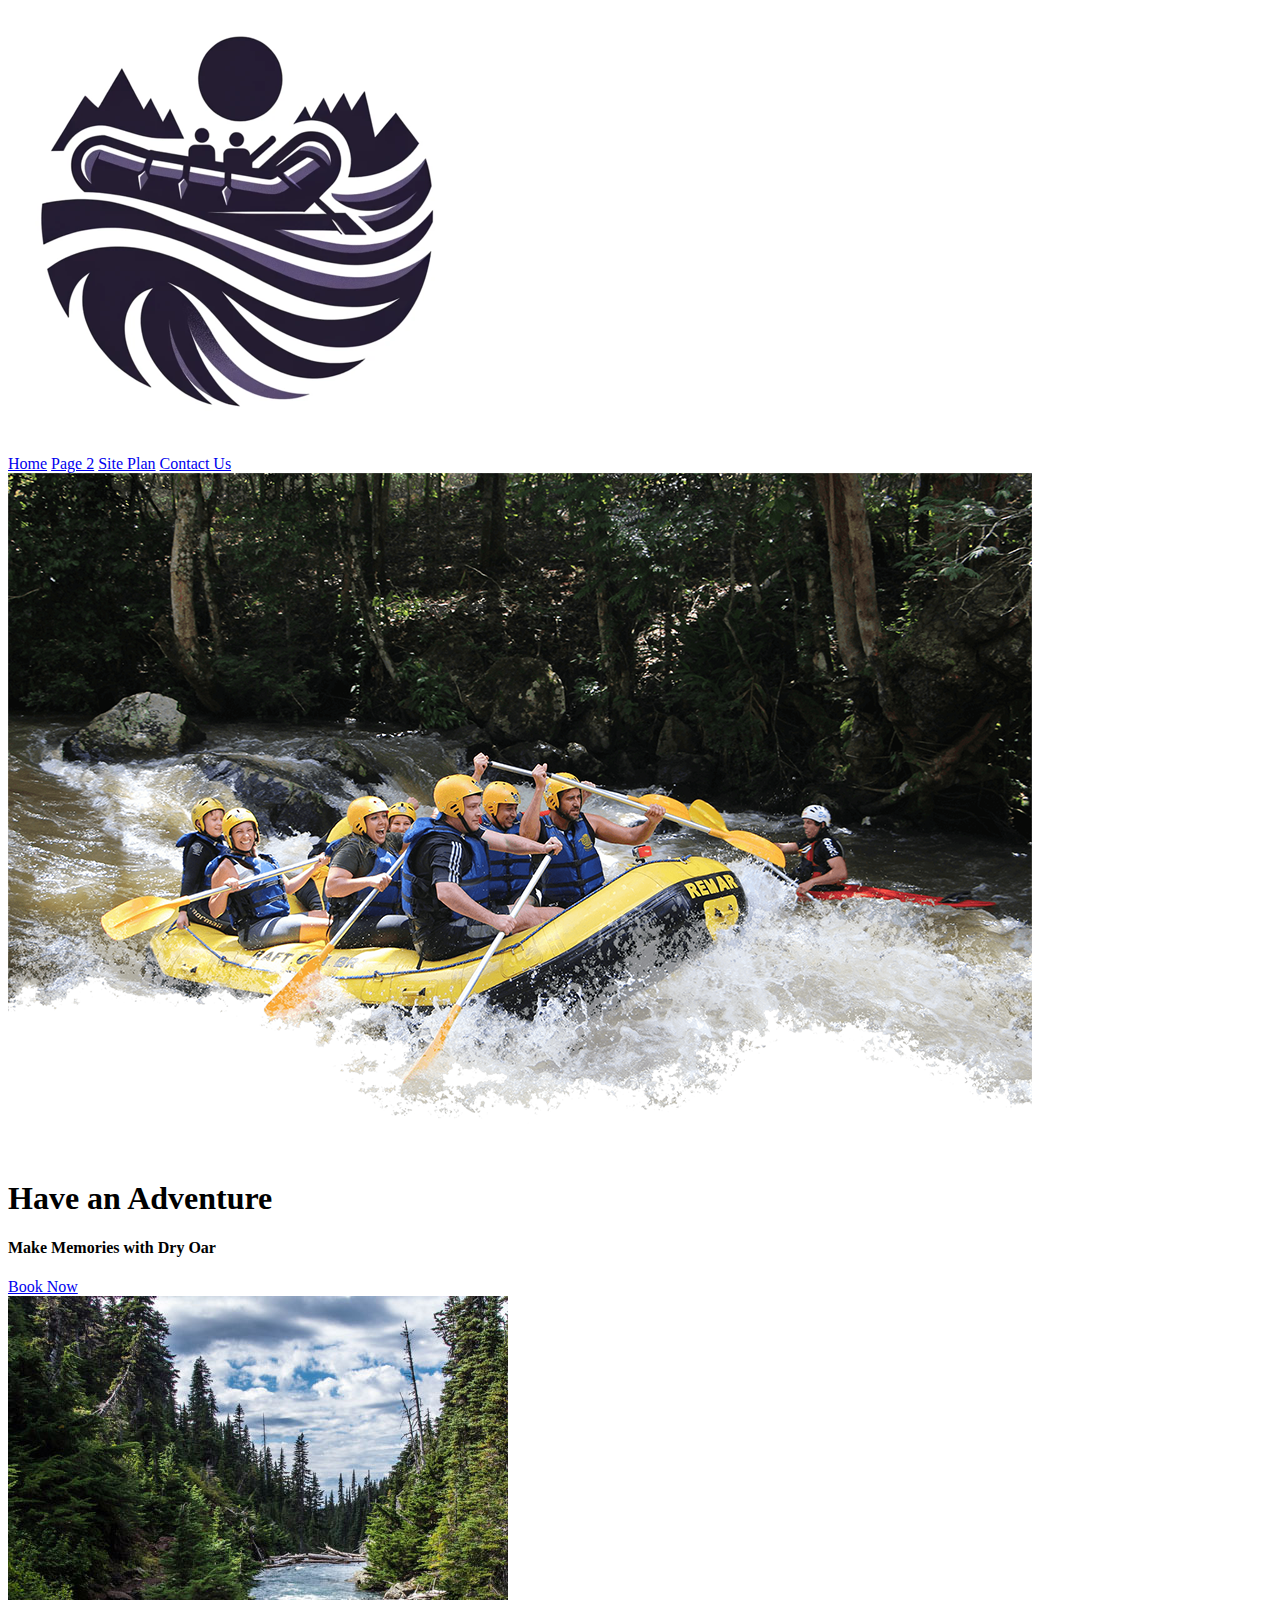
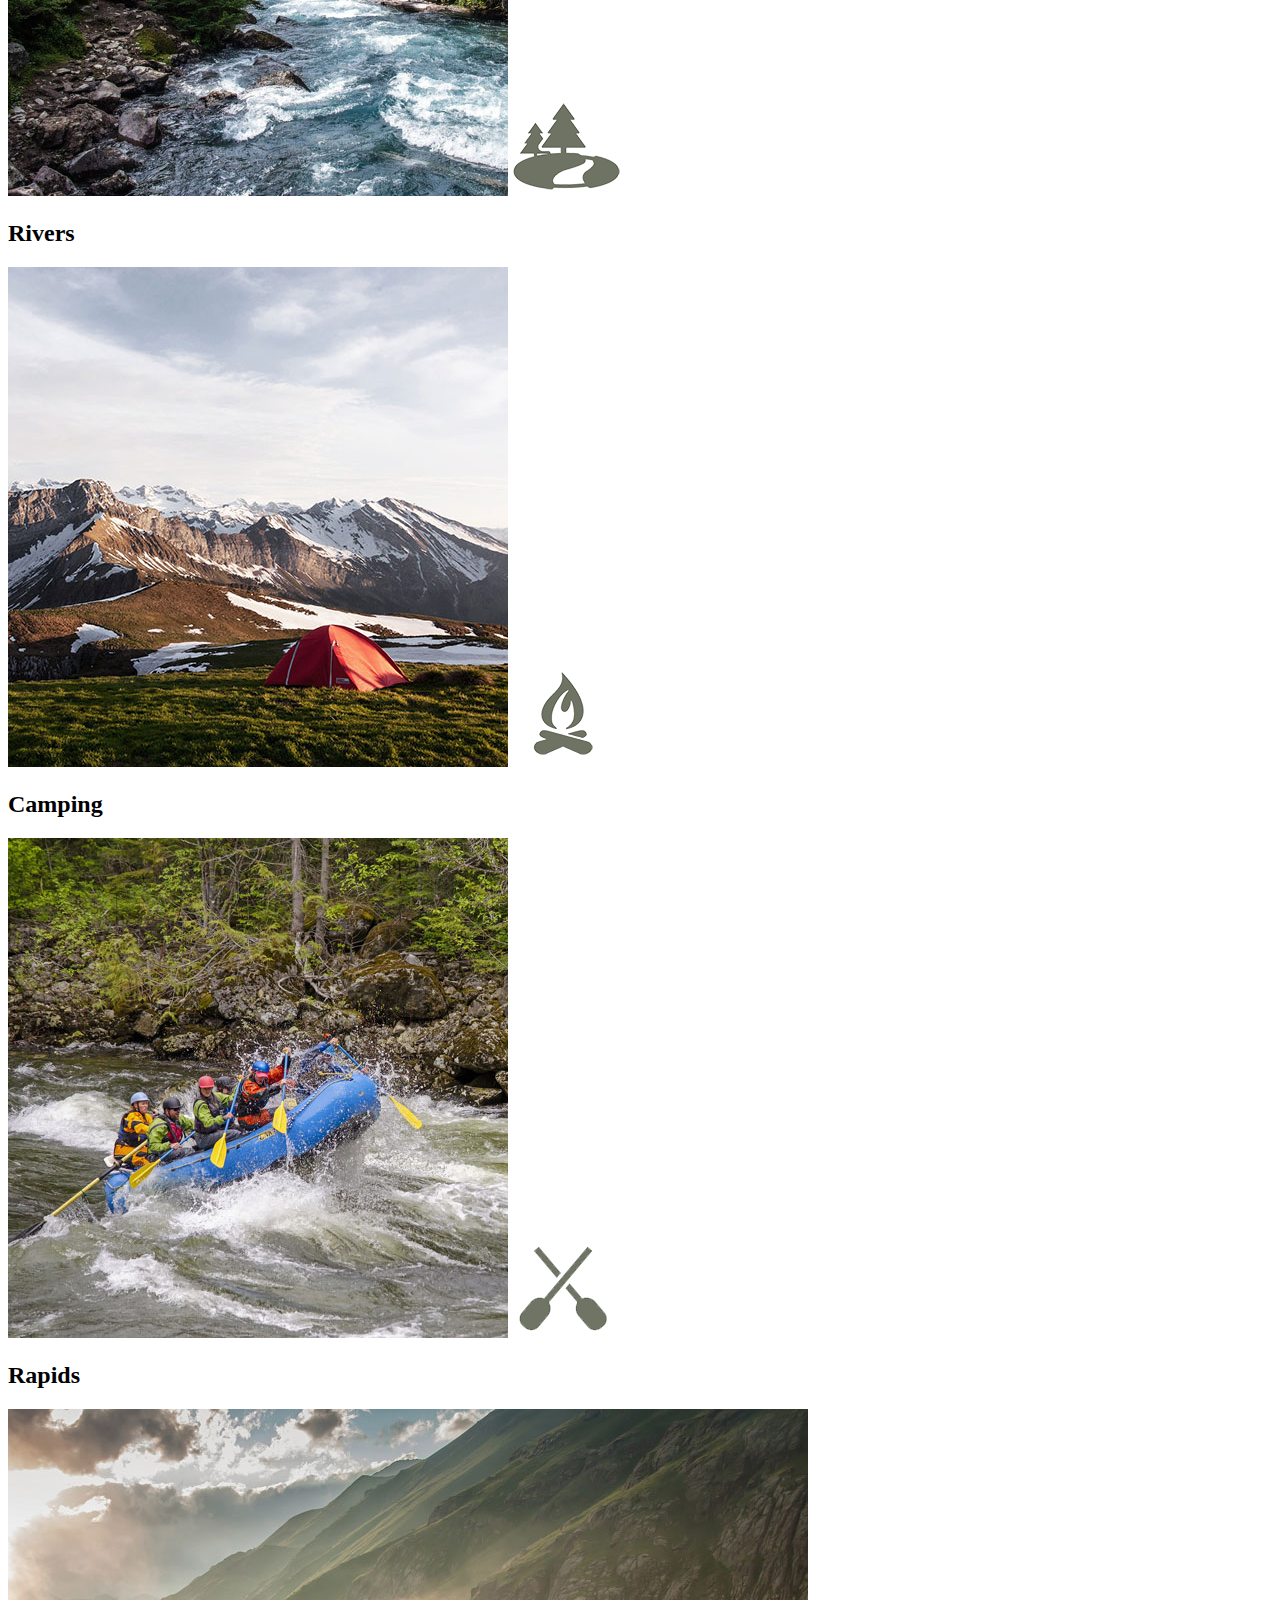
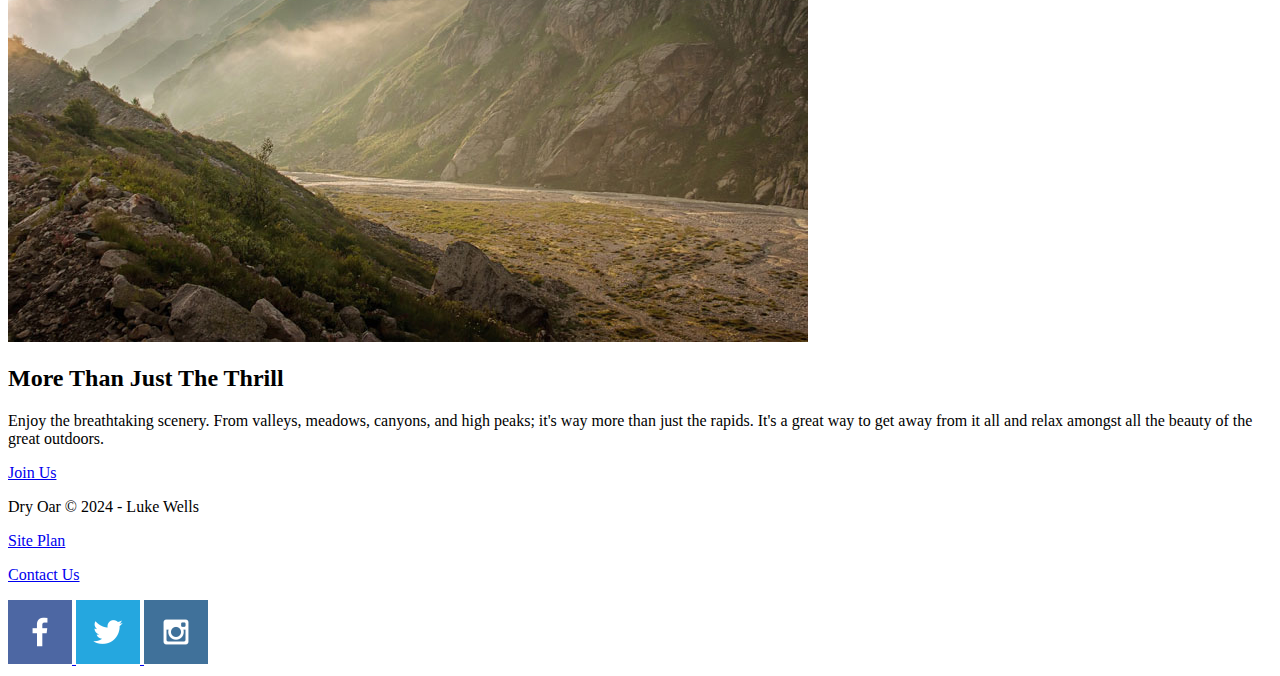
==== wwr/index.html @ 65e429b8 "wwr site HTML done for week 3" ====
<!DOCTYPE html>
<html lang="en">
<head>
    <meta charset="UTF-8">
    <meta name="viewport" content="width=device-width, initial-scale=1.0">
    <title>Whitewater Rafting Vacations | Home</title>
</head>
<body>
    <header>
       <a id="logo_link" href="index.html"><img class="logo" src="images/raftinglogo.PNG" alt="Dry Oar Logo"></a> 
        <nav>
            <a href="index.html">Home</a>
            <a href="#">Page 2</a>
            <a href="site-plan-rafting.html">Site Plan</a>
            <a href="contactus.html">Contact Us</a>

        </nav>
    </header>
<div id="hero">
    <div id="hero-box">
        <img id="hero-img" src="images/hero.png" alt="People enjoying rafting">
    </div>
    <section id="hero-msg">
        <h1 class="home-title">Have an Adventure</h1>
        <h4>Make Memories with Dry Oar</h4>
        <div class="button-box">
            <a class="book" href="contaxtus.html">Book Now</a>
        </div>
    </section>
</div>
<main class="home-grid">
    <section class="rivers-card">
        <img class="card-img" src="images/rivers.jpg" alt="river in forest">
        <img class="icon" src="images/river_icon.png" alt="river icon">
        <h2>Rivers</h2>
    </section>
    <section class="camping-card">
        <img class="card-img" src="images/camping.jpg" alt="tent in mountains">
        <img class="icon" src="images/fire_icon.png" alt="fire icon">
        <h2>Camping</h2>
    </section>
    <section class="rapids-card">
        <img class="card-img" src="images/rapids.jpg" alt="rafting boat">
        <img class="icon" src="images/oars.png" alt="oars icon">
        <h2>Rapids</h2>
    </section>
    <img class="mountains" src="images/mountains.jpg" alt="Misty mountains">
    <section class="msg">
        <h2>More Than Just The Thrill</h2>
        <p>Enjoy the breathtaking scenery. From valleys, meadows, canyons, and high peaks; it's way more than just the rapids. It's a great way to get away from it all and relax amongst all the beauty of the great outdoors. </p>
        <a class='join' href="rivers.html">Join Us</a>
    </section>
</main>
<footer>
    <p>Dry Oar &copy; 2024 - Luke Wells</p>
    <p><a href="site-plan-rafting.html">Site Plan</a></p>
    <p><a href="contactus.html">Contact Us</a></p>
    <div class="social">
        <a href="https://facebook.com">
            <img src="images/facebook.png" alt="fb icon">
        </a>
        <a href="https://twitter.com">
            <img src="images/twitter.png" alt="twitter icon">
        </a>
        <a href="https://instagram.com">
            <img src="images/instagram.png" alt="instagram icon">
        </a>
    </div>
</footer>


</body>
</html>
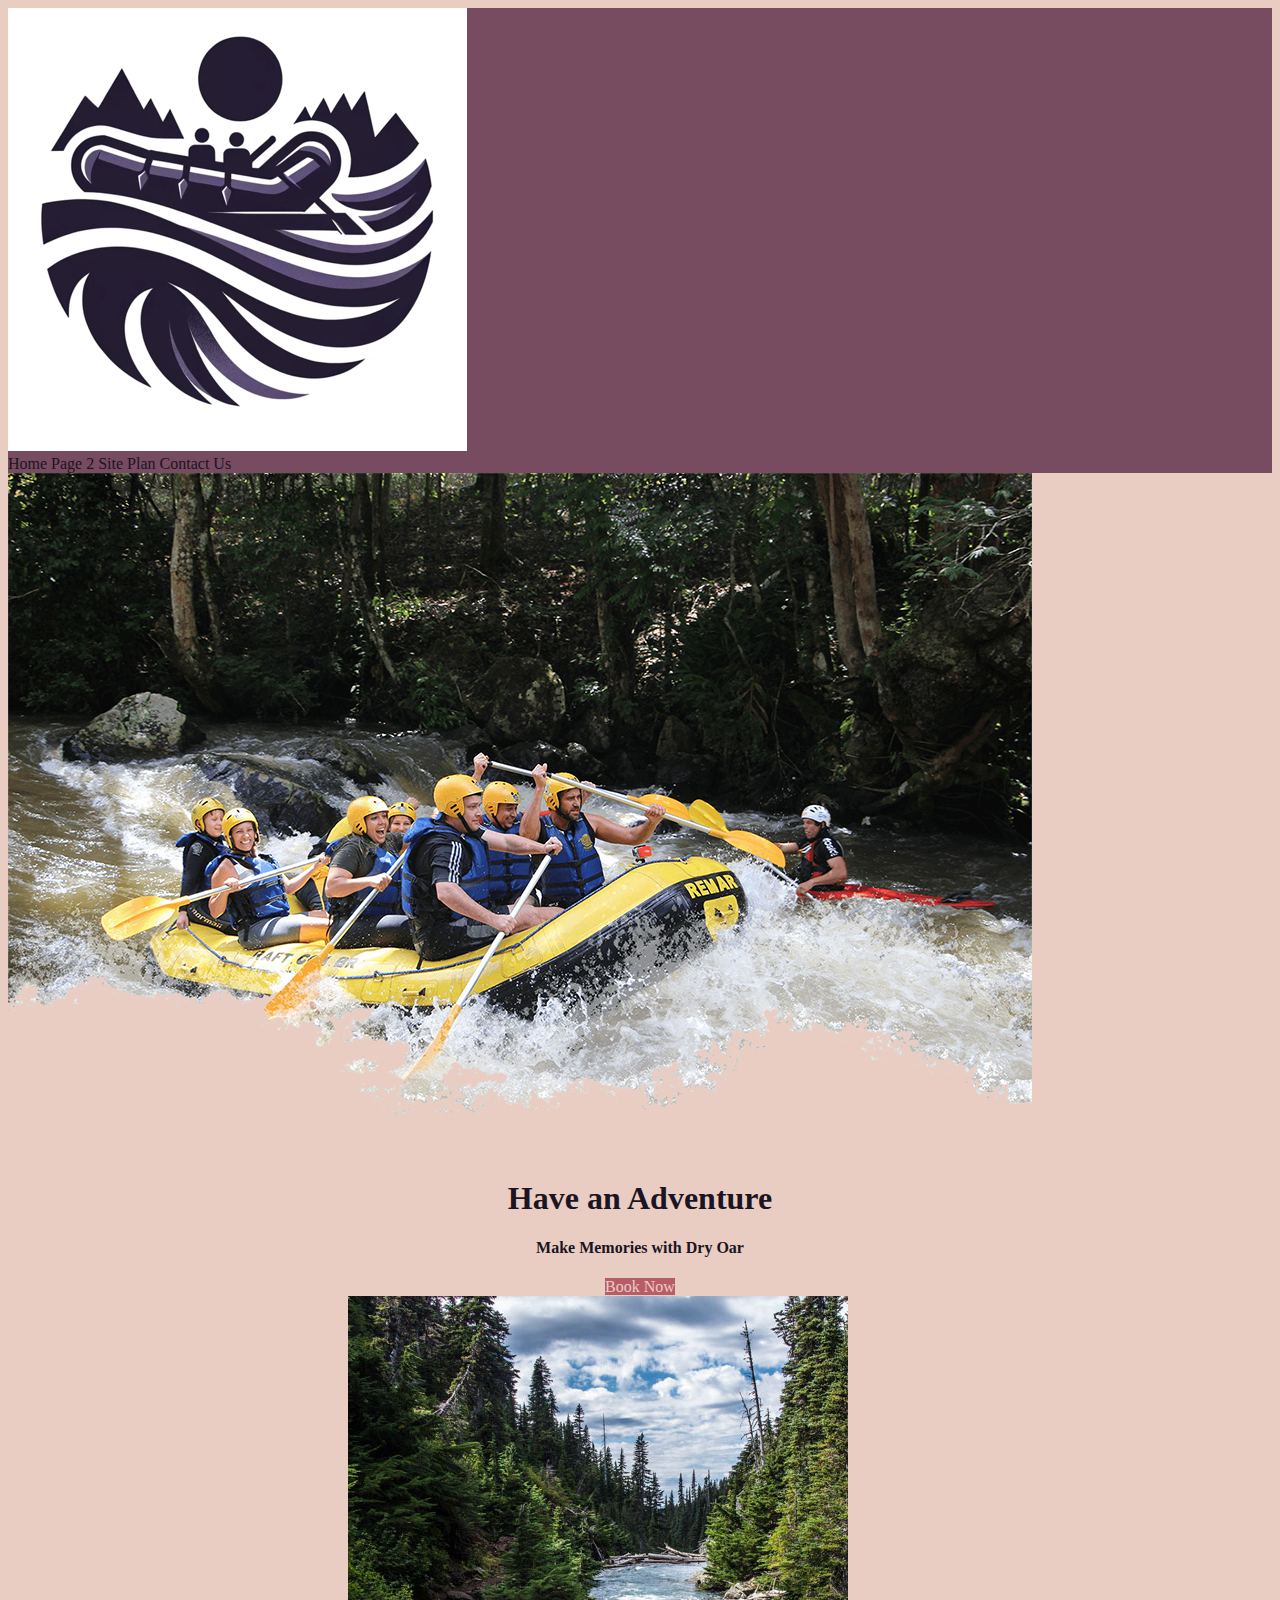
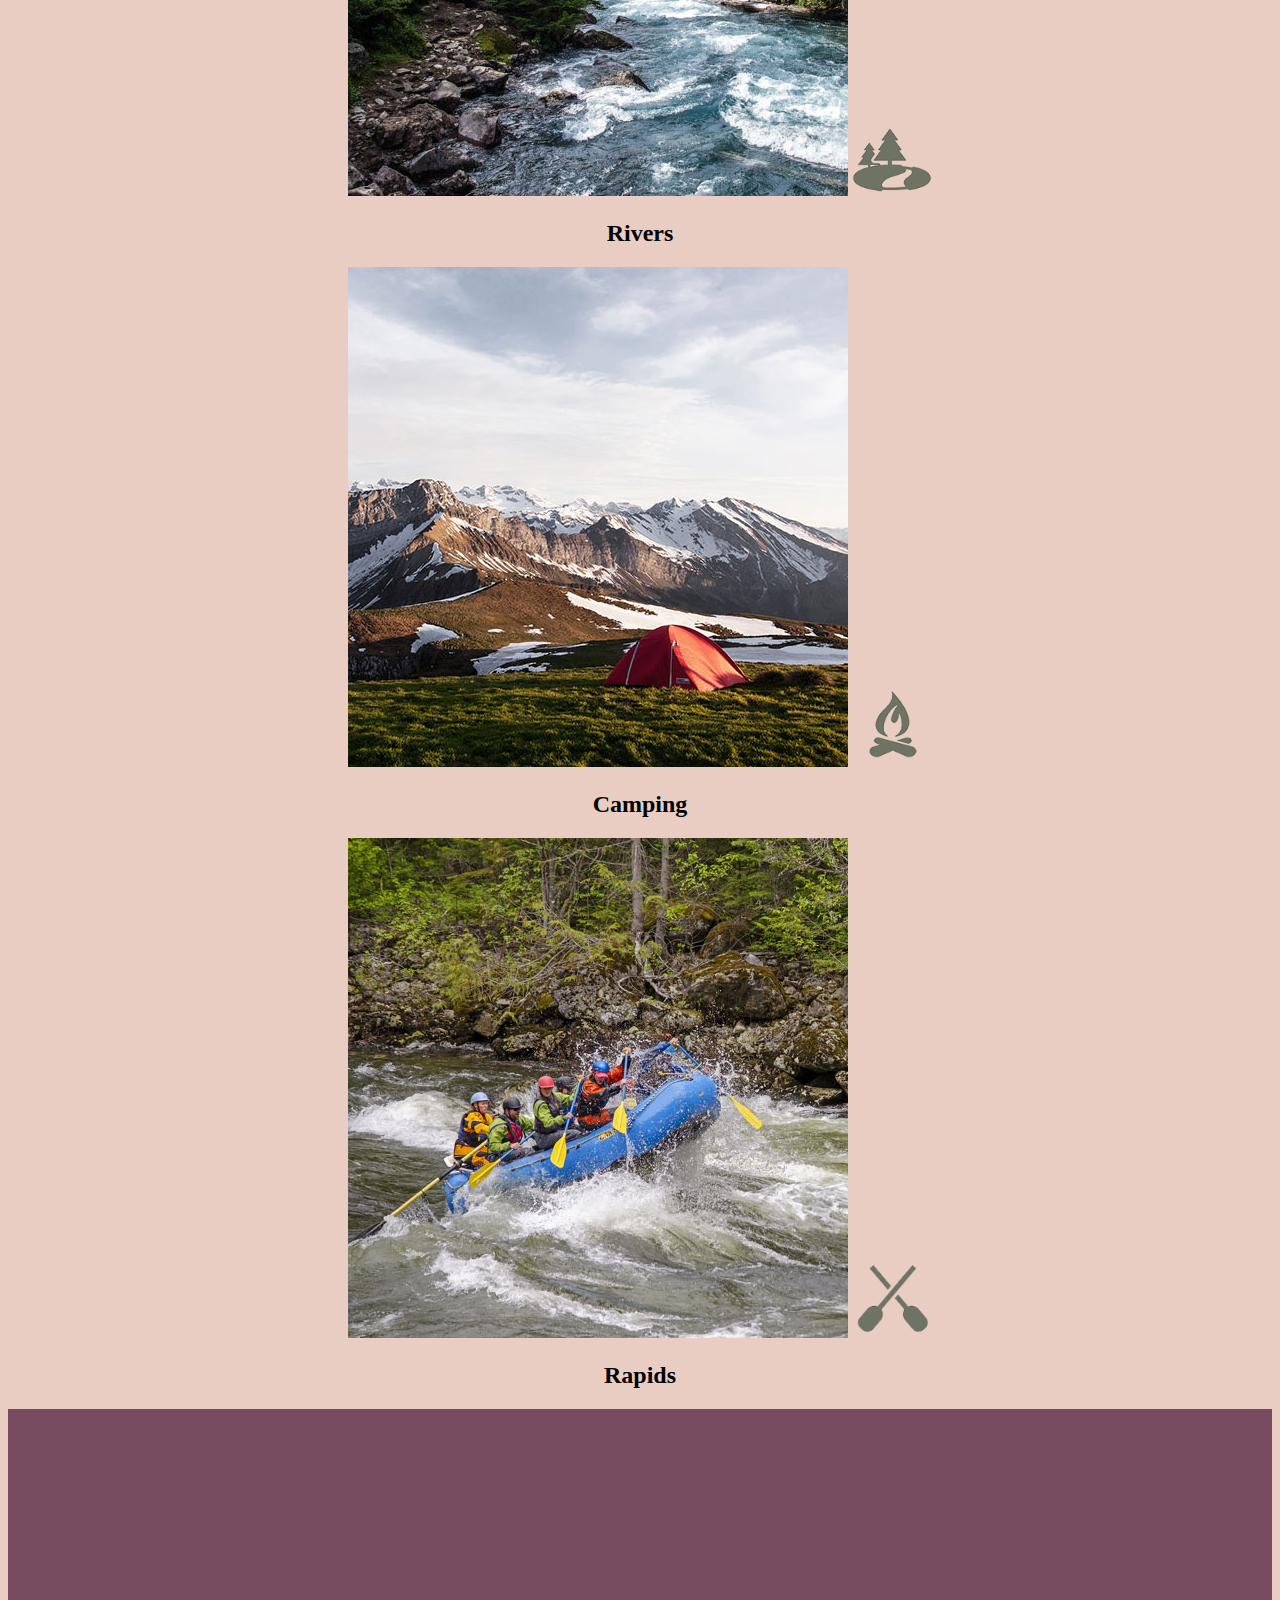
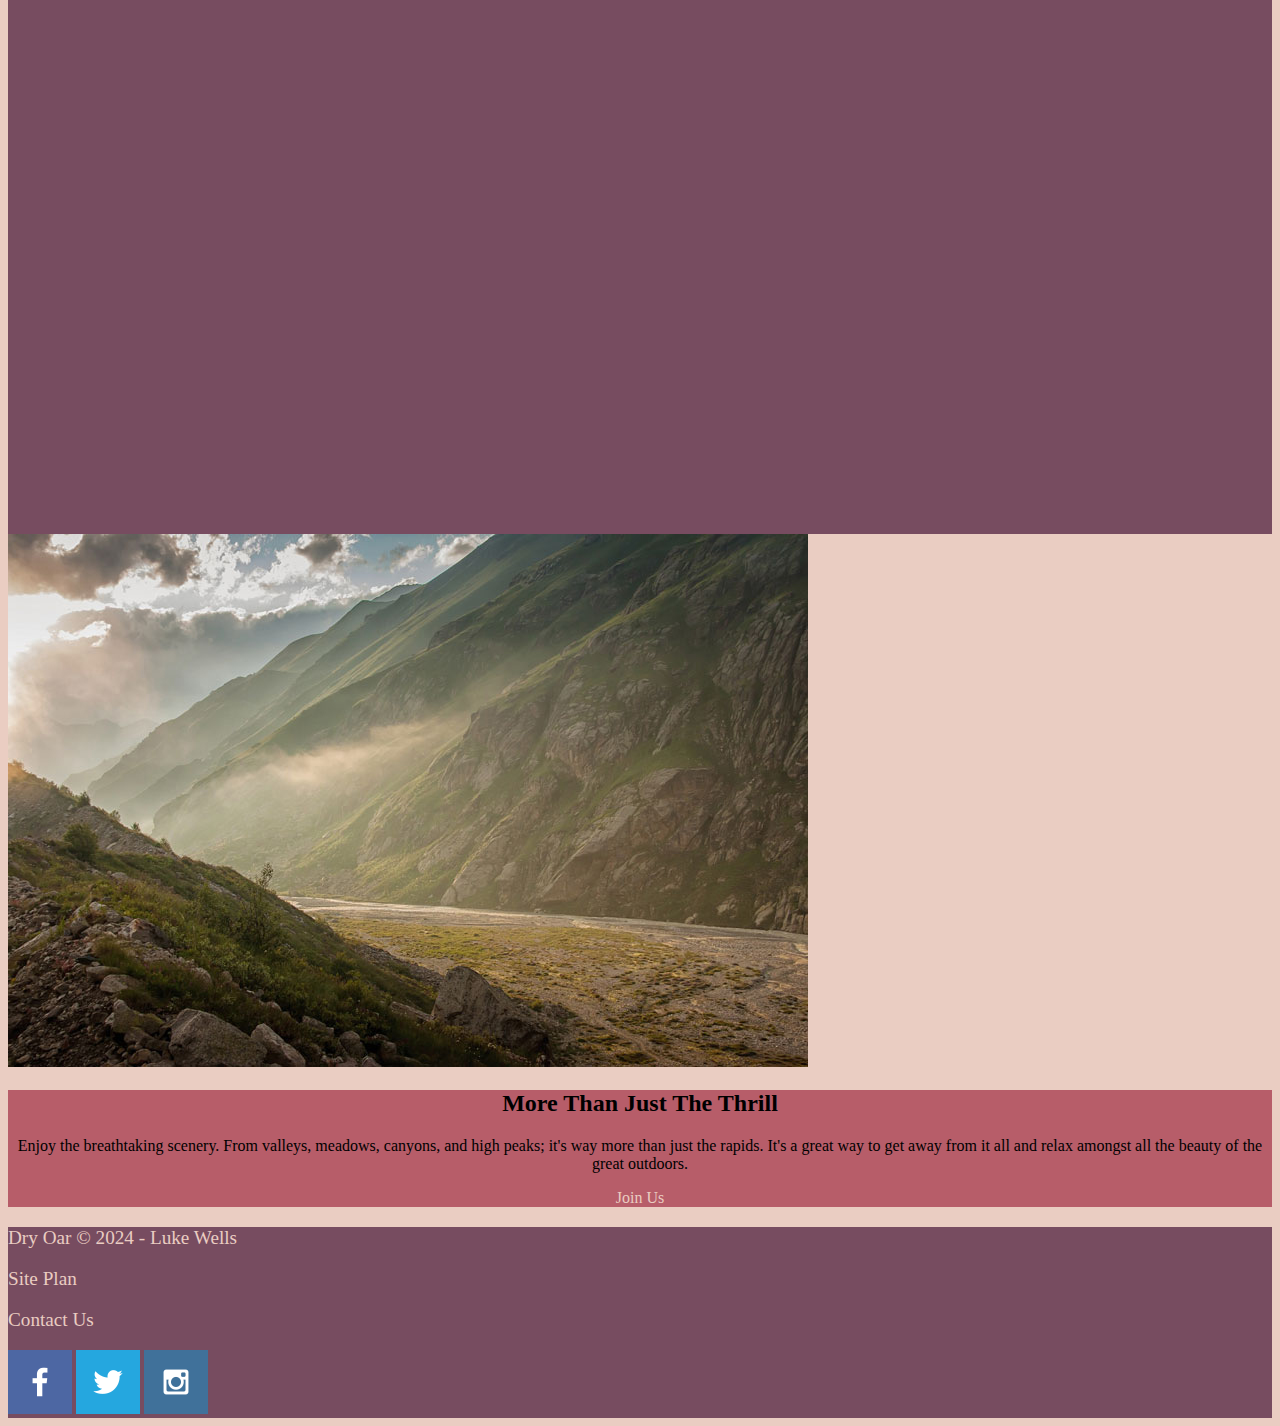
==== commit faf72a9b: "worked on stylesheet for WWR index page" ====
--- a/wwr/index.html
+++ b/wwr/index.html
@@ -4,70 +4,71 @@
     <meta charset="UTF-8">
     <meta name="viewport" content="width=device-width, initial-scale=1.0">
     <title>Whitewater Rafting Vacations | Home</title>
+    <link rel="stylesheet" href="styles/style.css">
 </head>
 <body>
-    <header>
-       <a id="logo_link" href="index.html"><img class="logo" src="images/raftinglogo.PNG" alt="Dry Oar Logo"></a> 
-        <nav>
-            <a href="index.html">Home</a>
-            <a href="#">Page 2</a>
-            <a href="site-plan-rafting.html">Site Plan</a>
-            <a href="contactus.html">Contact Us</a>
-
-        </nav>
-    </header>
-<div id="hero">
-    <div id="hero-box">
-        <img id="hero-img" src="images/hero.png" alt="People enjoying rafting">
+    <div id="content">
+        <header>
+            <a id="logo_link" href="index.html"><img class="logo" src="images/raftinglogo.PNG" alt="Dry Oar Logo"></a> 
+            <nav>
+                <a href="index.html">Home</a>
+                <a href="#">Page 2</a>
+                <a href="site-plan-rafting.html">Site Plan</a>
+                <a href="contactus.html">Contact Us</a>
+            </nav>
+        </header>
+        <div id="hero">
+            <div id="hero-box">
+                <img id="hero-img" src="images/hero.png" alt="People enjoying rafting">
+            </div>
+            <section id="hero-msg">
+                <h1 class="home-title">Have an Adventure</h1>
+                <h4>Make Memories with Dry Oar</h4>
+                <div class="button-box">
+                    <a class="book" href="contaxtus.html">Book Now</a>
+                </div>
+            </section>
+        </div>
+        <main class="home-grid">
+            <section class="rivers-card">
+                <img class="card-img" src="images/rivers.jpg" alt="river in forest">
+                <img class="icon" src="images/river_icon.png" alt="river icon">
+                <h2>Rivers</h2>
+            </section>
+            <section class="camping-card">
+                <img class="card-img" src="images/camping.jpg" alt="tent in mountains">
+                <img class="icon" src="images/fire_icon.png" alt="fire icon">
+                <h2>Camping</h2>
+            </section>
+            <section class="rapids-card">
+                <img class="card-img" src="images/rapids.jpg" alt="rafting boat">
+                <img class="icon" src="images/oars.png" alt="oars icon">
+                <h2>Rapids</h2>
+            </section>
+            <div id="background"></div>
+            <img class="mountains" src="images/mountains.jpg" alt="Misty mountains">
+            <section class="msg">
+                <h2>More Than Just The Thrill</h2>
+                <p>Enjoy the breathtaking scenery. From valleys, meadows, canyons, and high peaks; it's way more than just the rapids. It's a great way to get away from it all and relax amongst all the beauty of the great outdoors. </p>
+                <a class='join' href="rivers.html">Join Us</a>
+            </section>
+        </main>
+        <footer>
+            <p>Dry Oar &copy; 2024 - Luke Wells</p>
+            <p><a href="site-plan-rafting.html">Site Plan</a></p>
+            <p><a href="contactus.html">Contact Us</a></p>
+            <div class="social">
+                <a href="https://facebook.com" target="_blank">
+                    <img src="images/facebook.png" alt="fb icon">
+                </a>
+                <a href="https://twitter.com" target="_blank">
+                    <img src="images/twitter.png" alt="twitter icon">
+                </a>
+                <a href="https://instagram.com" target="_blank">
+                    <img src="images/instagram.png" alt="instagram icon">
+                </a>
+            </div>
+        </footer>
     </div>
-    <section id="hero-msg">
-        <h1 class="home-title">Have an Adventure</h1>
-        <h4>Make Memories with Dry Oar</h4>
-        <div class="button-box">
-            <a class="book" href="contaxtus.html">Book Now</a>
-        </div>
-    </section>
-</div>
-<main class="home-grid">
-    <section class="rivers-card">
-        <img class="card-img" src="images/rivers.jpg" alt="river in forest">
-        <img class="icon" src="images/river_icon.png" alt="river icon">
-        <h2>Rivers</h2>
-    </section>
-    <section class="camping-card">
-        <img class="card-img" src="images/camping.jpg" alt="tent in mountains">
-        <img class="icon" src="images/fire_icon.png" alt="fire icon">
-        <h2>Camping</h2>
-    </section>
-    <section class="rapids-card">
-        <img class="card-img" src="images/rapids.jpg" alt="rafting boat">
-        <img class="icon" src="images/oars.png" alt="oars icon">
-        <h2>Rapids</h2>
-    </section>
-    <img class="mountains" src="images/mountains.jpg" alt="Misty mountains">
-    <section class="msg">
-        <h2>More Than Just The Thrill</h2>
-        <p>Enjoy the breathtaking scenery. From valleys, meadows, canyons, and high peaks; it's way more than just the rapids. It's a great way to get away from it all and relax amongst all the beauty of the great outdoors. </p>
-        <a class='join' href="rivers.html">Join Us</a>
-    </section>
-</main>
-<footer>
-    <p>Dry Oar &copy; 2024 - Luke Wells</p>
-    <p><a href="site-plan-rafting.html">Site Plan</a></p>
-    <p><a href="contactus.html">Contact Us</a></p>
-    <div class="social">
-        <a href="https://facebook.com">
-            <img src="images/facebook.png" alt="fb icon">
-        </a>
-        <a href="https://twitter.com">
-            <img src="images/twitter.png" alt="twitter icon">
-        </a>
-        <a href="https://instagram.com">
-            <img src="images/instagram.png" alt="instagram icon">
-        </a>
-    </div>
-</footer>
-
-
 </body>
 </html>--- a/wwr/styles/style.css
+++ b/wwr/styles/style.css
@@ -0,0 +1,78 @@
+#content {
+    max-width: 1600px;
+    display: block;
+    margin: 0 auto;
+}
+header {
+    background-color: #774C60;
+}
+nav a {
+    text-align: center;
+    color: #1A1423;
+    text-decoration: none;
+}
+nav a:hover {
+    background-color: #372549;
+    color: #EACDC2;
+}
+.home-title {
+    color: #1A1423;
+}
+h4 {
+    color: #1A1423;
+}
+#hero-msg h1, #hero-msg h4 {
+    text-align: center;
+}
+.button-box {
+    text-align: center;
+}
+main section {
+    text-align: center;
+}
+#background {
+    height: 725px;
+    background-color: #774C60;
+}
+body {
+    background-color: #EACDC2;
+}
+.book, .join {
+    background-color: #B75D69;
+    color: #EACDC2;
+    text-decoration: none;
+}
+.book:hover, .join:hover {
+    background-color: #372549;
+    color: white;
+}
+.msg {
+    background-color: #B75D69;
+}
+.msg h2 {
+    color: black;
+}
+.msg p {
+    color: black;
+}
+footer {
+    background-color: #774C60;
+    color: #EACDC2;
+}
+footer a { 
+    color: #EACDC2;
+    text-decoration: none;
+}
+footer a:hover {
+    color: #EACDC2;
+
+}
+.icon {
+    width: 80px;
+}
+footer p {
+    font-size: 1.2em;
+}
+footer p a:hover {
+    text-decoration: underline;
+}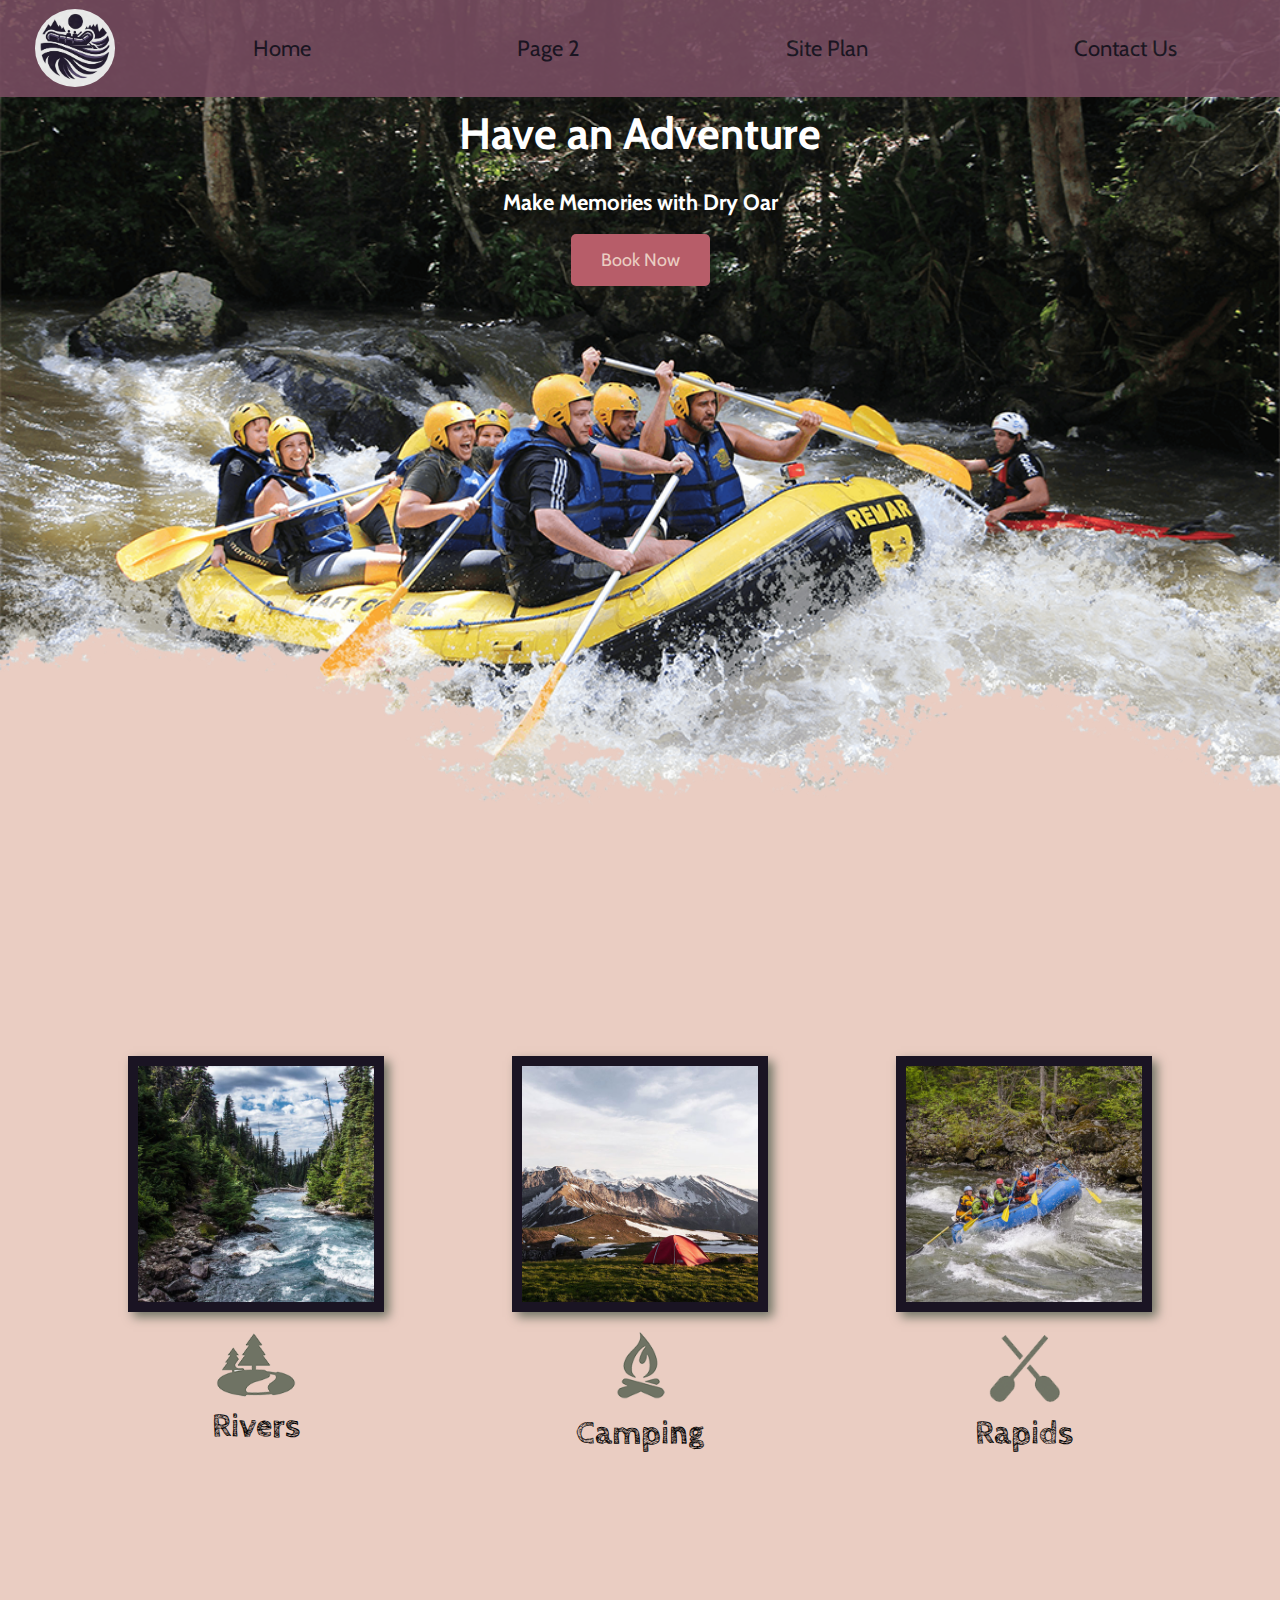
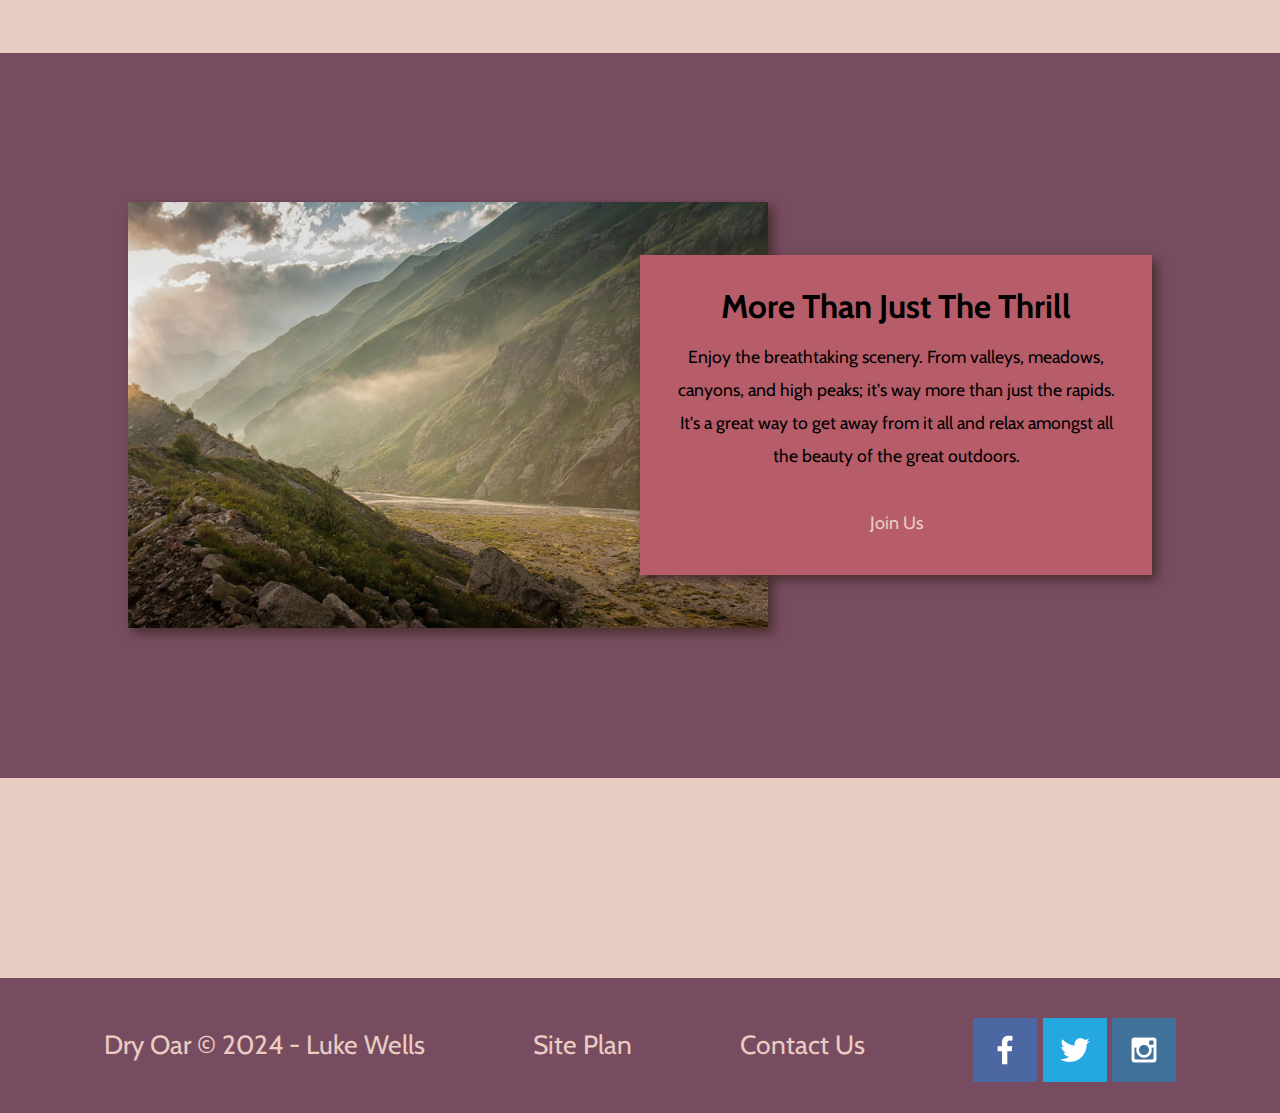
==== commit 376ad80d: "finished adding grid and media query" ====
--- a/wwr/index.html
+++ b/wwr/index.html
@@ -9,6 +9,7 @@
 <body>
     <div id="content">
         <header>
+            <!-- logo was provided by ChatGPT -->
             <a id="logo_link" href="index.html"><img class="logo" src="images/raftinglogo.PNG" alt="Dry Oar Logo"></a> 
             <nav>
                 <a href="index.html">Home</a>
@@ -25,7 +26,7 @@
                 <h1 class="home-title">Have an Adventure</h1>
                 <h4>Make Memories with Dry Oar</h4>
                 <div class="button-box">
-                    <a class="book" href="contaxtus.html">Book Now</a>
+                    <a class="book" href="contactus.html">Book Now</a>
                 </div>
             </section>
         </div>
--- a/wwr/styles/style.css
+++ b/wwr/styles/style.css
@@ -1,3 +1,9 @@
+/* * {
+    border: 1px solid red; 
+} */
+
+@import url('https://fonts.googleapis.com/css2?family=Cabin&family=Cabin+Sketch&display=swap');
+
 #content {
     max-width: 1600px;
     display: block;
@@ -5,11 +11,20 @@
 }
 header {
     background-color: #774C60;
+    display: grid;
+    grid-template-columns: 150px auto;
+    opacity: 90%;
+}
+nav {
+    display: flex;
+    justify-content: space-around;
 }
 nav a {
     text-align: center;
     color: #1A1423;
     text-decoration: none;
+    font-family: Cabin, Calibri, sans-serif;
+    padding: 35px;
 }
 nav a:hover {
     background-color: #372549;
@@ -17,47 +32,160 @@
 }
 .home-title {
     color: #1A1423;
+    font-family: Cabin, Calibri, sans-serif;
+    font-size: 2em;
+    margin-top: 10px;
+}
+body {
+    background-color: #EACDC2;
+    font-size: 22px;
+    margin: 0;
+    padding: 0;
+}
+h1 {
+    font-family: Cabin, Calibri, sans-serif;
+}
+h2 {
+    font-family: "Cabin Sketch", Cabin, 'Gill Sans', Calibri, sans-serif;
+    margin: 0;
+}
+.msg h2 {
+    color: black;
+    font-family: Cabin, Calibri, sans-serif;
 }
 h4 {
+    font-family: Cabin, Calibri, sans-serif;
     color: #1A1423;
 }
+.logo {
+    width: 80px;
+    border-radius: 50%;
+
+}
+#logo_link {
+    padding-top: 5px;
+    justify-self: center;
+    align-self: center;
+}
+#hero {
+    display: grid;
+    grid-template-columns: 1fr 3fr 1fr;
+    margin-top: -100px;
+}
+#hero-msg {
+    grid-column: 2/3;
+    grid-row: 1/2;
+    margin-top: 100px;
+}
+#hero-box {
+    grid-column: 1/4;
+    grid-row: 1/3;
+    z-index: -1;
+}
+#hero-img {
+    width: 100%;
+}
 #hero-msg h1, #hero-msg h4 {
     text-align: center;
+    color: white;
+}
+#hero-msg a {
+    font-family: Cabin, Calibri, sans-serif;
 }
 .button-box {
     text-align: center;
 }
+.home-grid {
+    display: grid;
+    grid-template-columns: repeat(10, 1fr);
+}
 main section {
     text-align: center;
+}
+main section img {
+    box-sizing: border-box;
+}
+.book, .join {
+    background-color: #B75D69;
+    color: #EACDC2;
+    text-decoration: none;
+    font-size: 18px;
+    padding: 15px 30px;
+    margin-top: 50px;
+    border-radius: 5px;
+}
+.book:hover, .join:hover {
+    background-color: #372549;
+    color: white;
+}
+.card-img, .mountains {
+    width: 100%;
+}
+.card-img {
+    border: 10px solid #1A1423;
+    transition: transform .5s;
+    box-shadow: 5px 5px 10px #6f7364;
+}
+.card-img:hover {
+    /* I adjusted opacity from .6 to .8 for personal preference */
+    opacity: .8;
+    transform: scale(1.1);
+}
+.rivers-card, .camping-card, .rapids-card {
+    margin: 200px 0;
+}
+.rivers-card {
+    grid-column: 2/4;
+    grid-row: 2/3;
+}
+.camping-card {
+    grid-column: 5/7;
+    grid-row: 2/3;
+}
+.rapids-card {
+    grid-column: 8/10;
+    grid-row: 2/3;
 }
 #background {
     height: 725px;
     background-color: #774C60;
-}
-body {
-    background-color: #EACDC2;
-}
-.book, .join {
-    background-color: #B75D69;
-    color: #EACDC2;
-    text-decoration: none;
-}
-.book:hover, .join:hover {
-    background-color: #372549;
-    color: white;
+    grid-column: 1/11;
+    grid-row: 4/9;
+}
+.mountains, .msg {
+    /* I modified this color to match my color palette better */
+    box-shadow: 5px 5px 10px rgb(73, 47, 47);
+}
+.mountains {
+    margin: 100px 0;
+    grid-column: 2/7;
+    grid-row: 5/8;
+}
+.icon {
+    width: 80px;
+    padding-top: 10px;
 }
 .msg {
     background-color: #B75D69;
-}
-.msg h2 {
-    color: black;
+    font-family: Cabin, Calibri, sans-serif;
+    line-height: 1.5em;
+    padding: 35px;
+    grid-column: 6/10;
+    grid-row: 6/7;
 }
 .msg p {
     color: black;
+    font-size: .8em;
+    padding-bottom: 15px;
 }
 footer {
     background-color: #774C60;
     color: #EACDC2;
+    padding: 25px 50px;
+    margin-top: 200px;
+    display: flex;
+    justify-content: space-around;
+    align-items: center;
 }
 footer a { 
     color: #EACDC2;
@@ -65,14 +193,58 @@
 }
 footer a:hover {
     color: #EACDC2;
-
-}
-.icon {
-    width: 80px;
 }
 footer p {
     font-size: 1.2em;
+    font-family: Cabin, Calibri, sans-serif;
 }
 footer p a:hover {
     text-decoration: underline;
+}
+footer .social img {
+    padding-top: 15px;
+}
+
+@media screen and (max-width: 900px) {
+    #hero, .home-grid {
+        display: block;
+        height: auto;
+    }
+    nav, footer {
+        flex-direction: column;
+    }
+    nav a {
+        display: block;
+        padding: 15px;
+    }
+    #hero {
+        margin-top: 0;
+    }
+    #hero-msg {
+        margin-top: 0;
+    }
+    #hero-msg h4 {
+        display: none;
+    }
+    #hero-msg h1 {
+        color: #6f7364;
+    }
+    .home-title {
+        font-size: 25px;
+    }
+    .rivers-card, .camping-card, .rapids-card { 
+        margin: 50px auto;
+        width: 60%;
+    }
+    #background {
+        display: none;
+    }
+    .mountains, .msg {
+        width: 80%;
+        display: block;
+        margin: 0 auto;
+    }
+    footer {
+        margin-top: 25px;
+    }
 }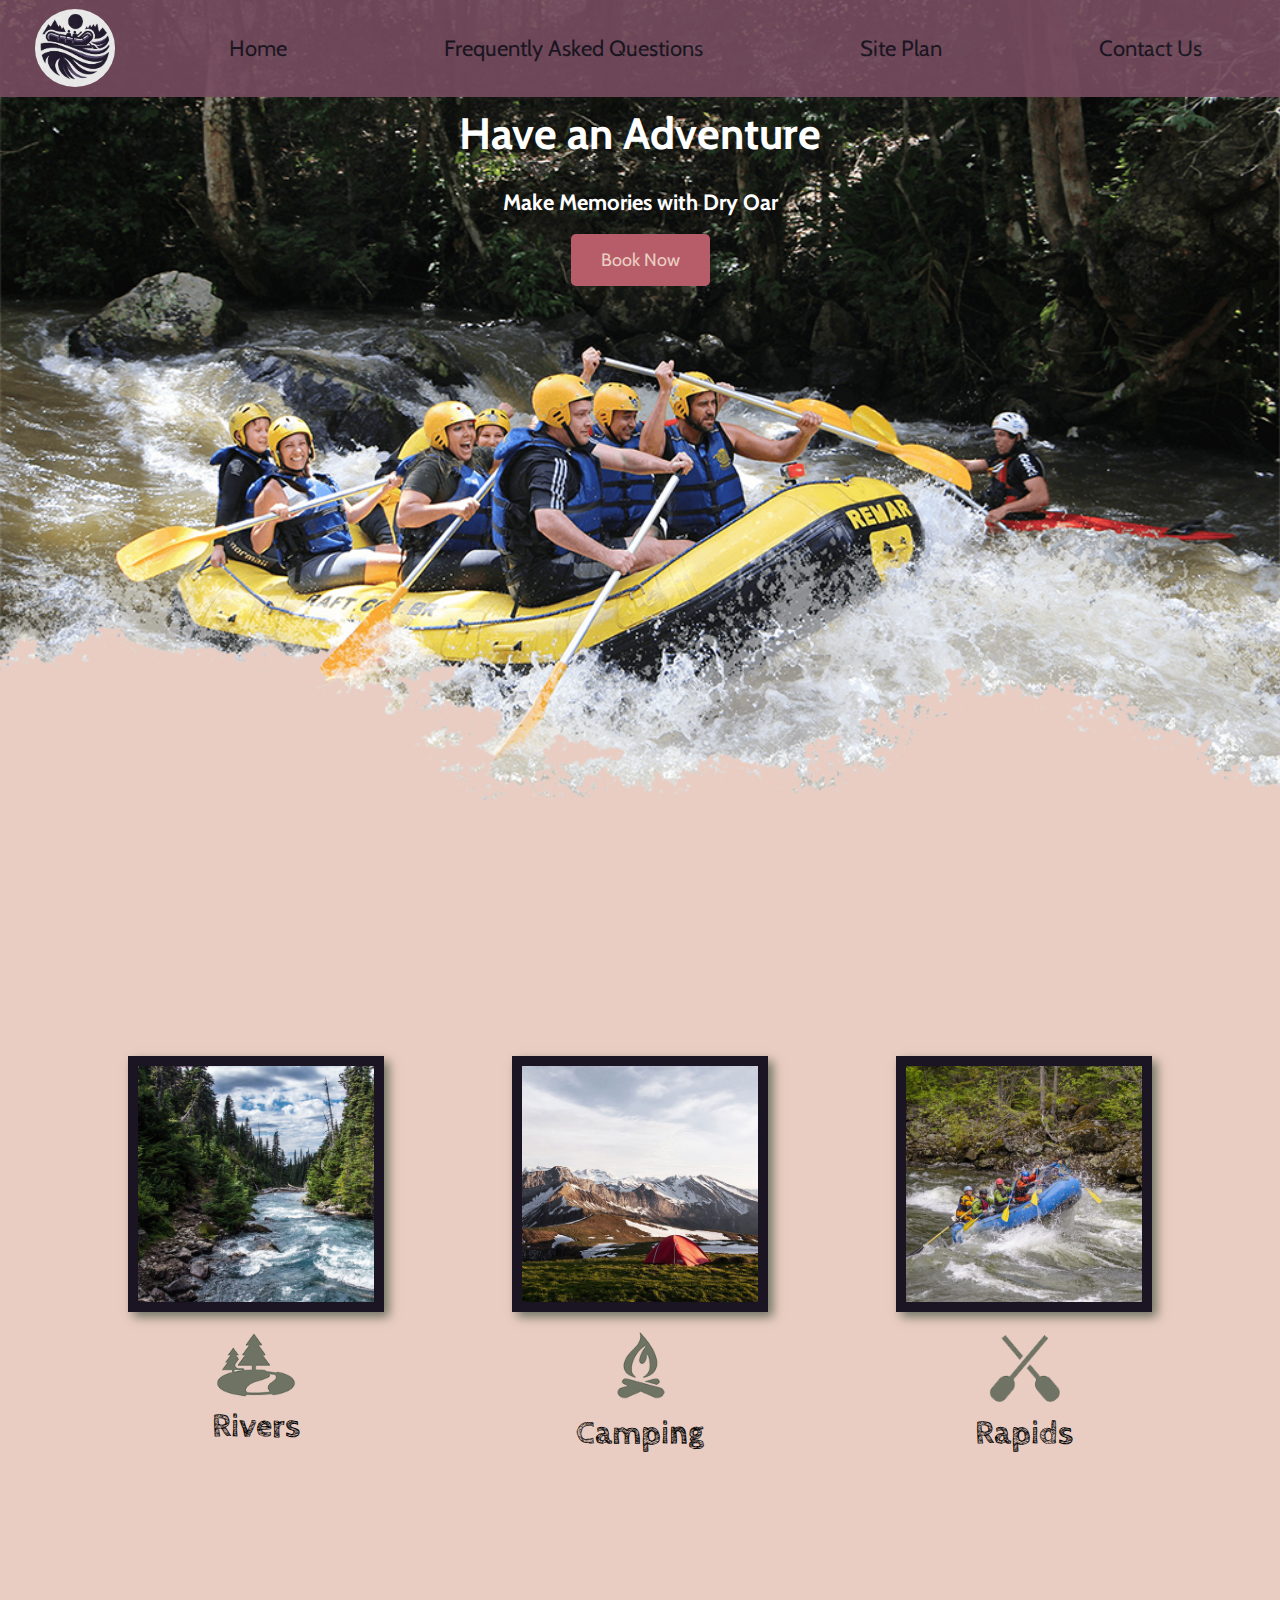
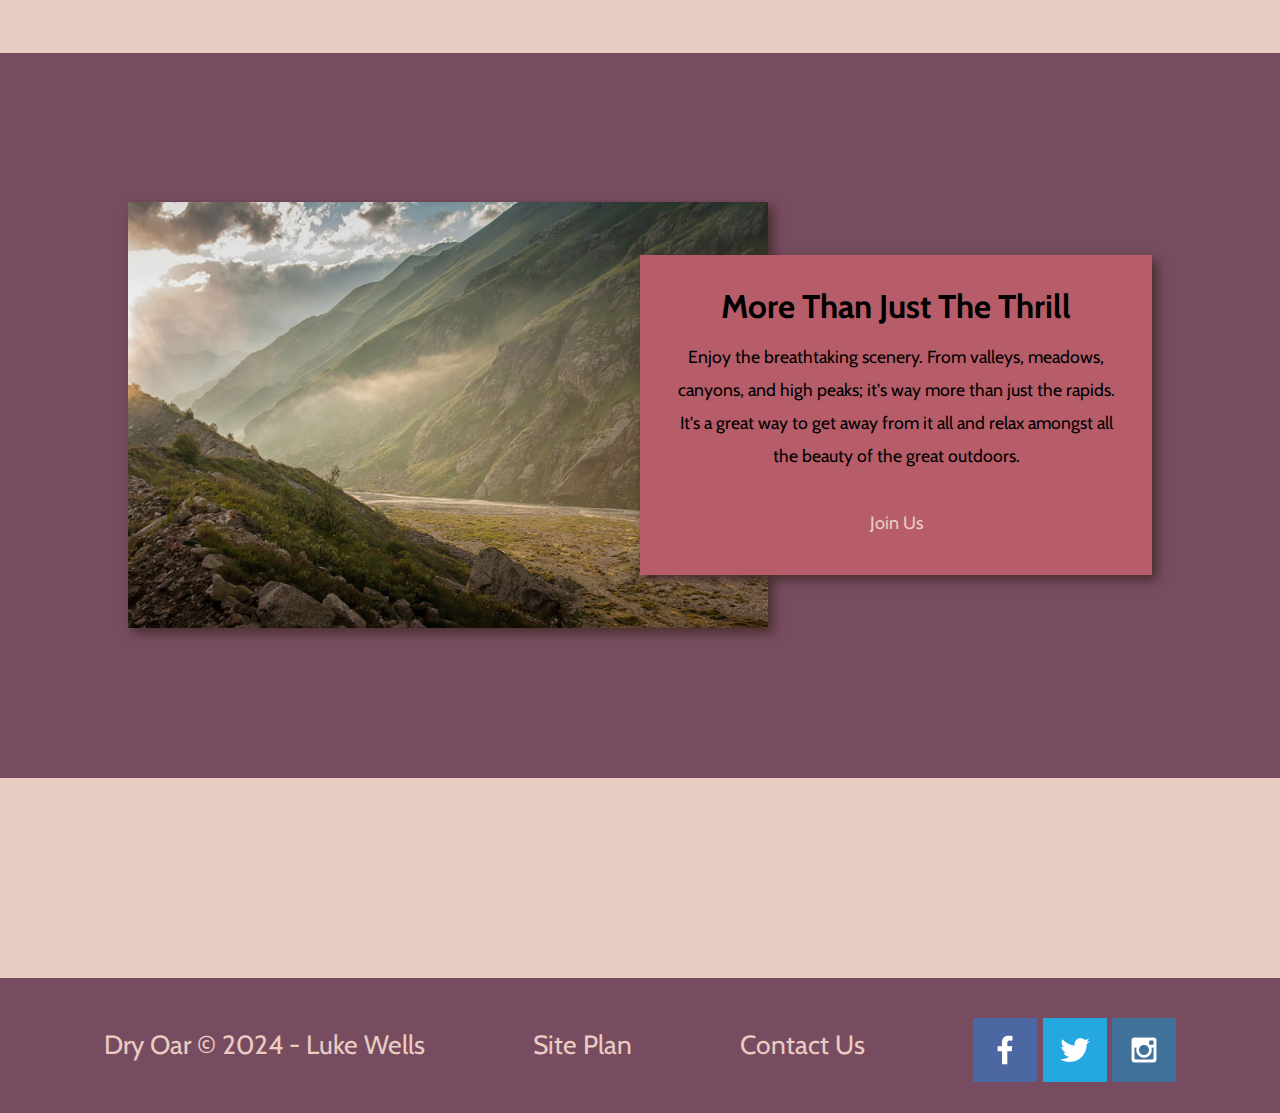
==== commit 4055e845: "finished FAQ CSS" ====
--- a/wwr/index.html
+++ b/wwr/index.html
@@ -13,7 +13,7 @@
             <a id="logo_link" href="index.html"><img class="logo" src="images/raftinglogo.PNG" alt="Dry Oar Logo"></a> 
             <nav>
                 <a href="index.html">Home</a>
-                <a href="#">Page 2</a>
+                <a href="FAQ.html">Frequently Asked Questions</a>
                 <a href="site-plan-rafting.html">Site Plan</a>
                 <a href="contactus.html">Contact Us</a>
             </nav>
--- a/wwr/styles/style.css
+++ b/wwr/styles/style.css
@@ -205,6 +205,59 @@
     padding-top: 15px;
 }
 
+/* FAQ Page */
+
+.FAQ-hero {
+    width: 70%;
+    display: block;
+    margin: 0 auto;
+    margin-top: 10px;
+}
+.title {
+    position: absolute;
+    top: 20%;
+    left: 50%;
+    transform: translate(-50%, -50%);
+    color: black;
+}
+.tile-img {
+    padding: 20px;
+    width: 380px;
+    height: 280px;
+    display: block;
+    margin: 0 auto;
+}
+#card-holder {
+    display: grid;
+    grid-template-columns: auto auto auto;
+    grid-template-rows: 40% 45%;
+    column-gap: 50px;
+    row-gap: 50px;
+    max-width: 1600px;    
+}
+.faq-card {
+    border: 10px solid #1A1423;
+    box-shadow: 5px 5px 10px #6f7364;
+    display: grid;
+    grid-template-columns: auto;
+    grid-template-rows: 280px 100px 400px;
+    position: relative;
+}
+.question {
+    position: absolute;
+    top: 10%;
+    left: 50%;
+    transform: translate(-50%, -50%);
+    color: white;
+    text-shadow: 2px 2px 4px rgba(0, 0, 0, 1);
+    text-align: center;
+    font-size: 30px;
+}
+.answer {
+    text-align: center;
+    padding: 30px;
+}
+
 @media screen and (max-width: 900px) {
     #hero, .home-grid {
         display: block;
